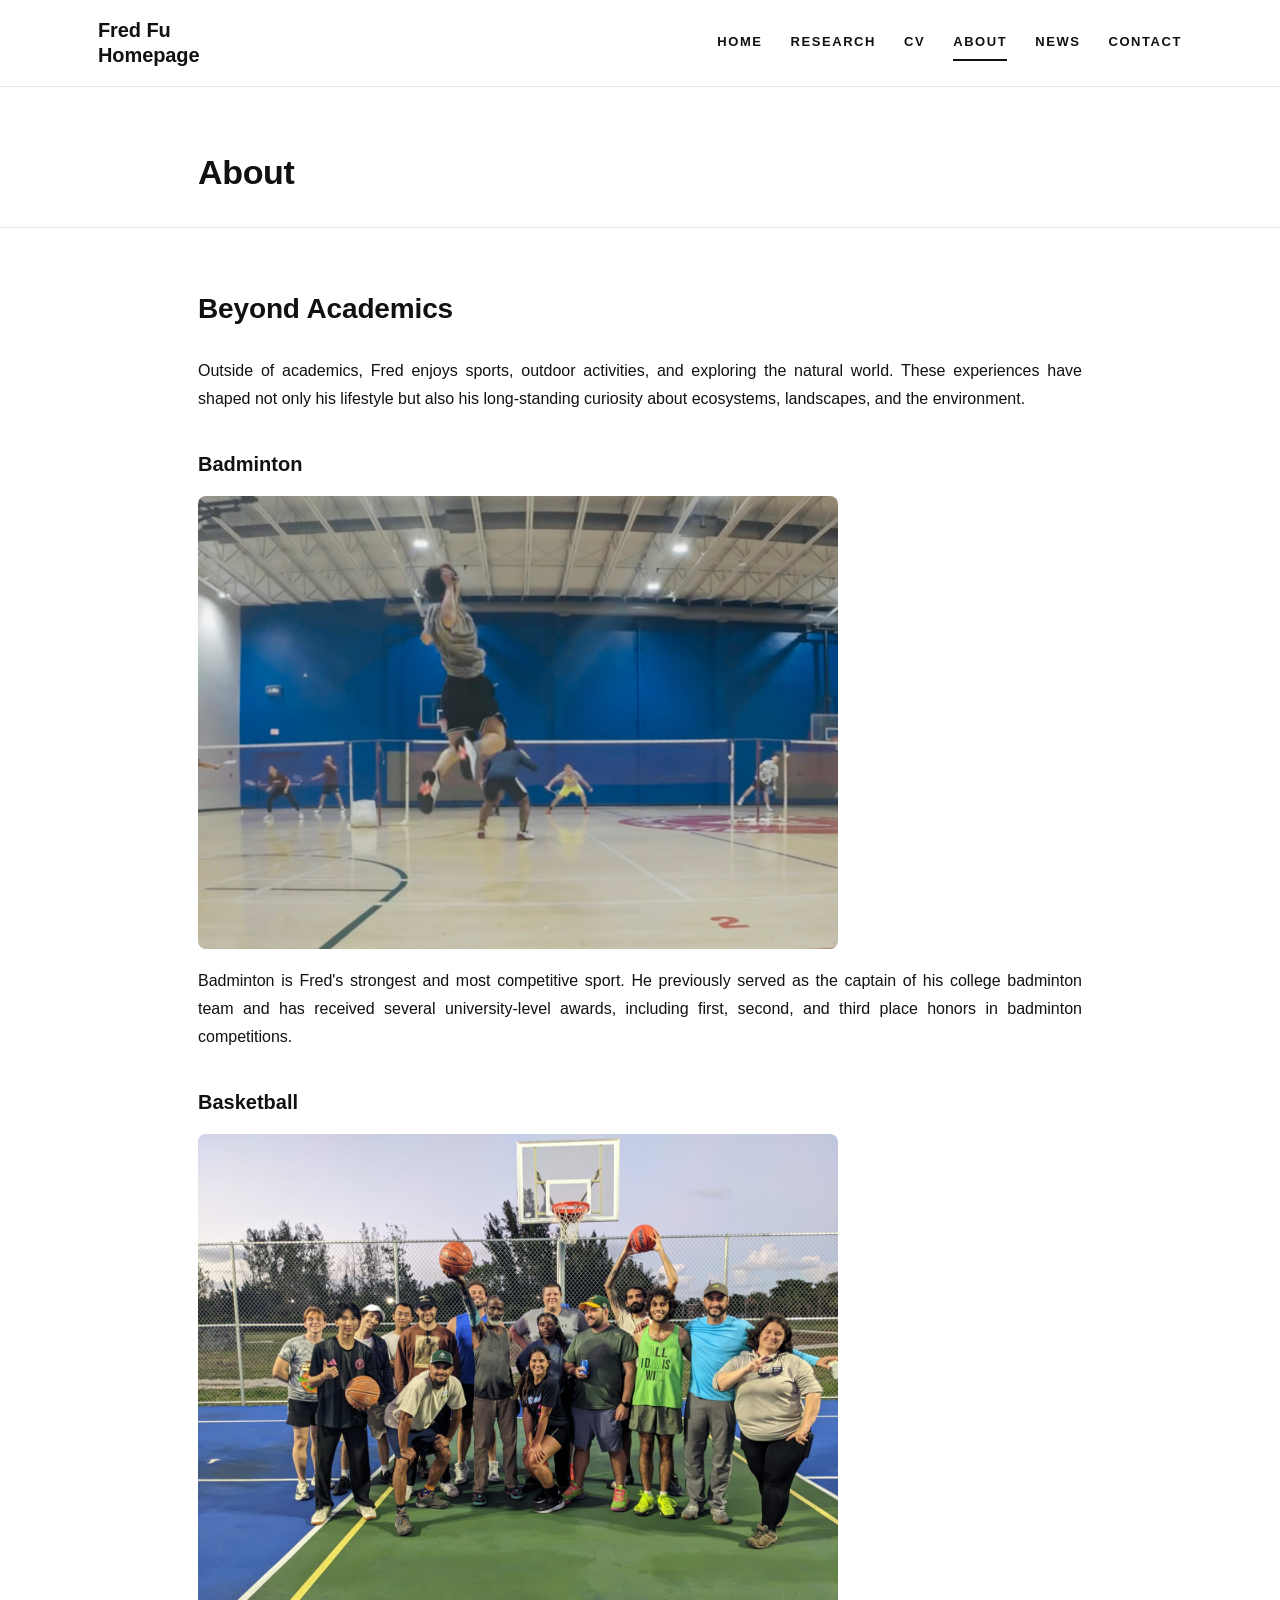
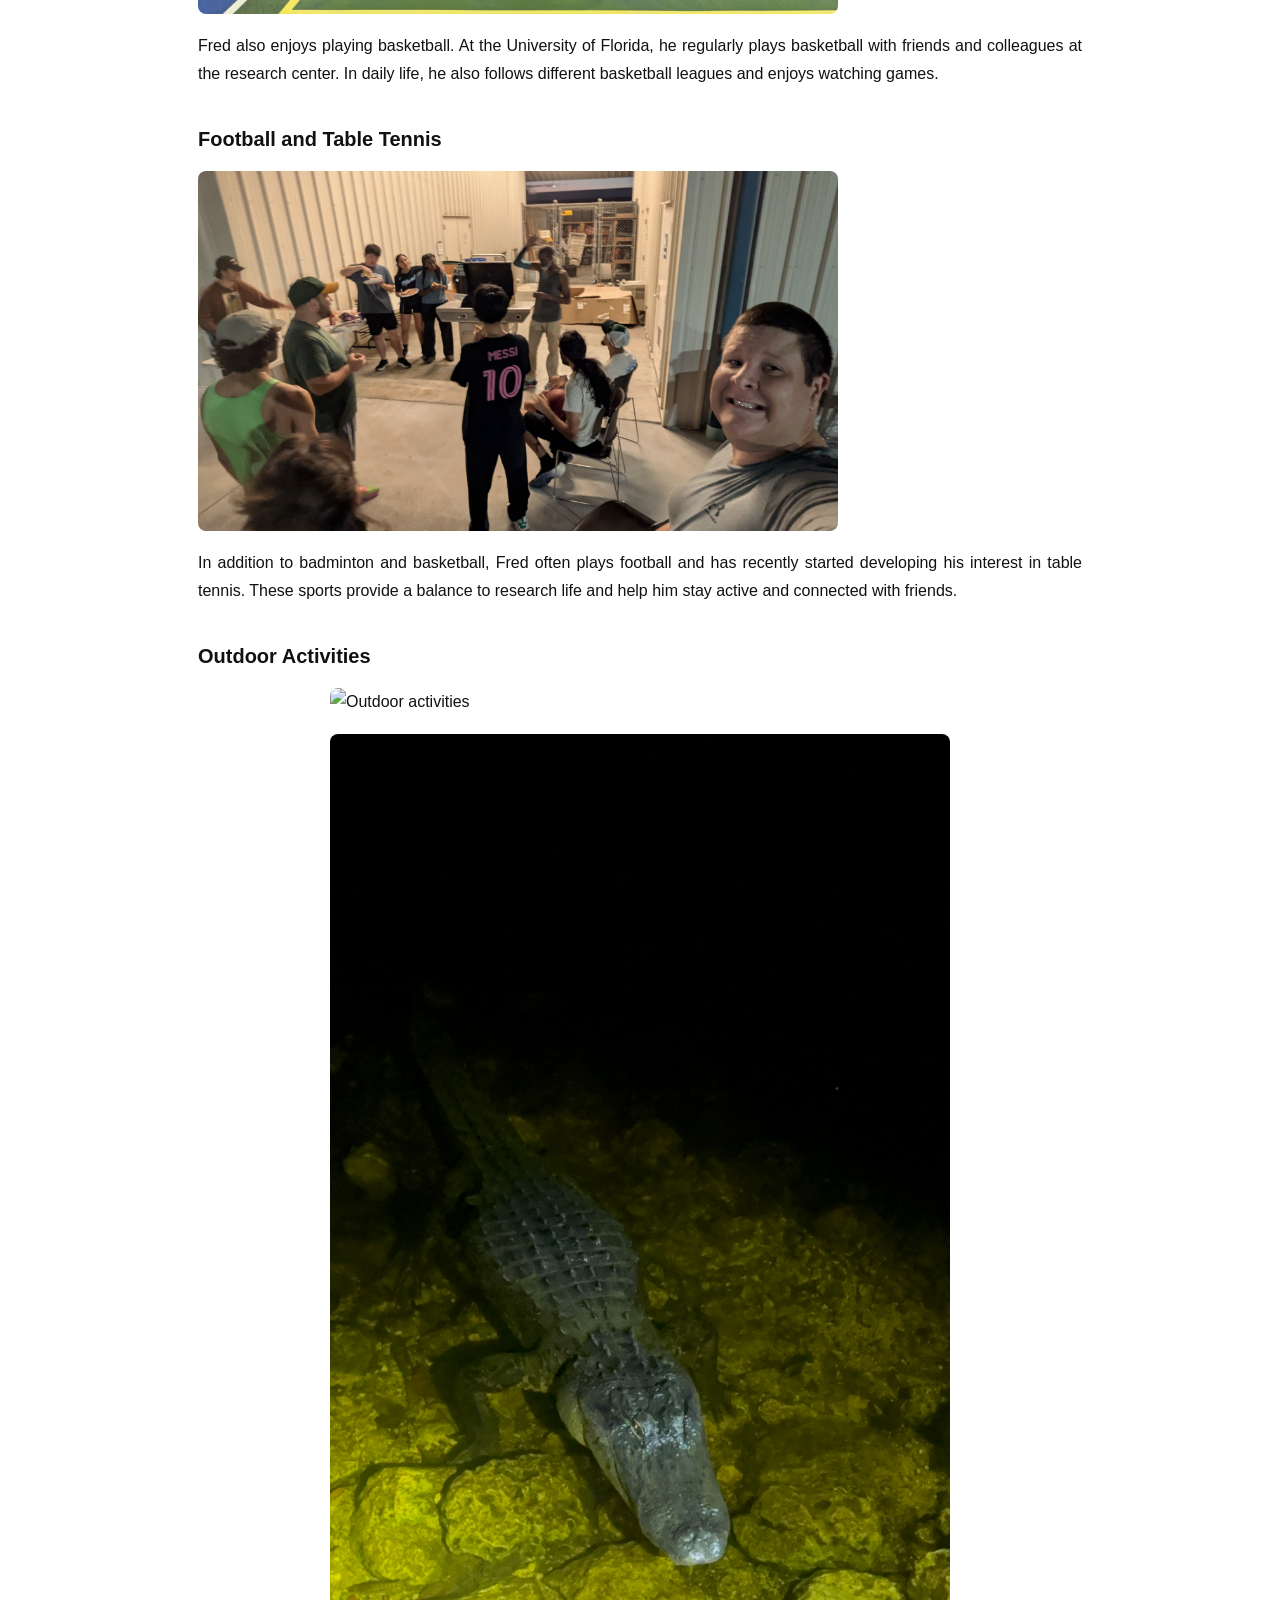
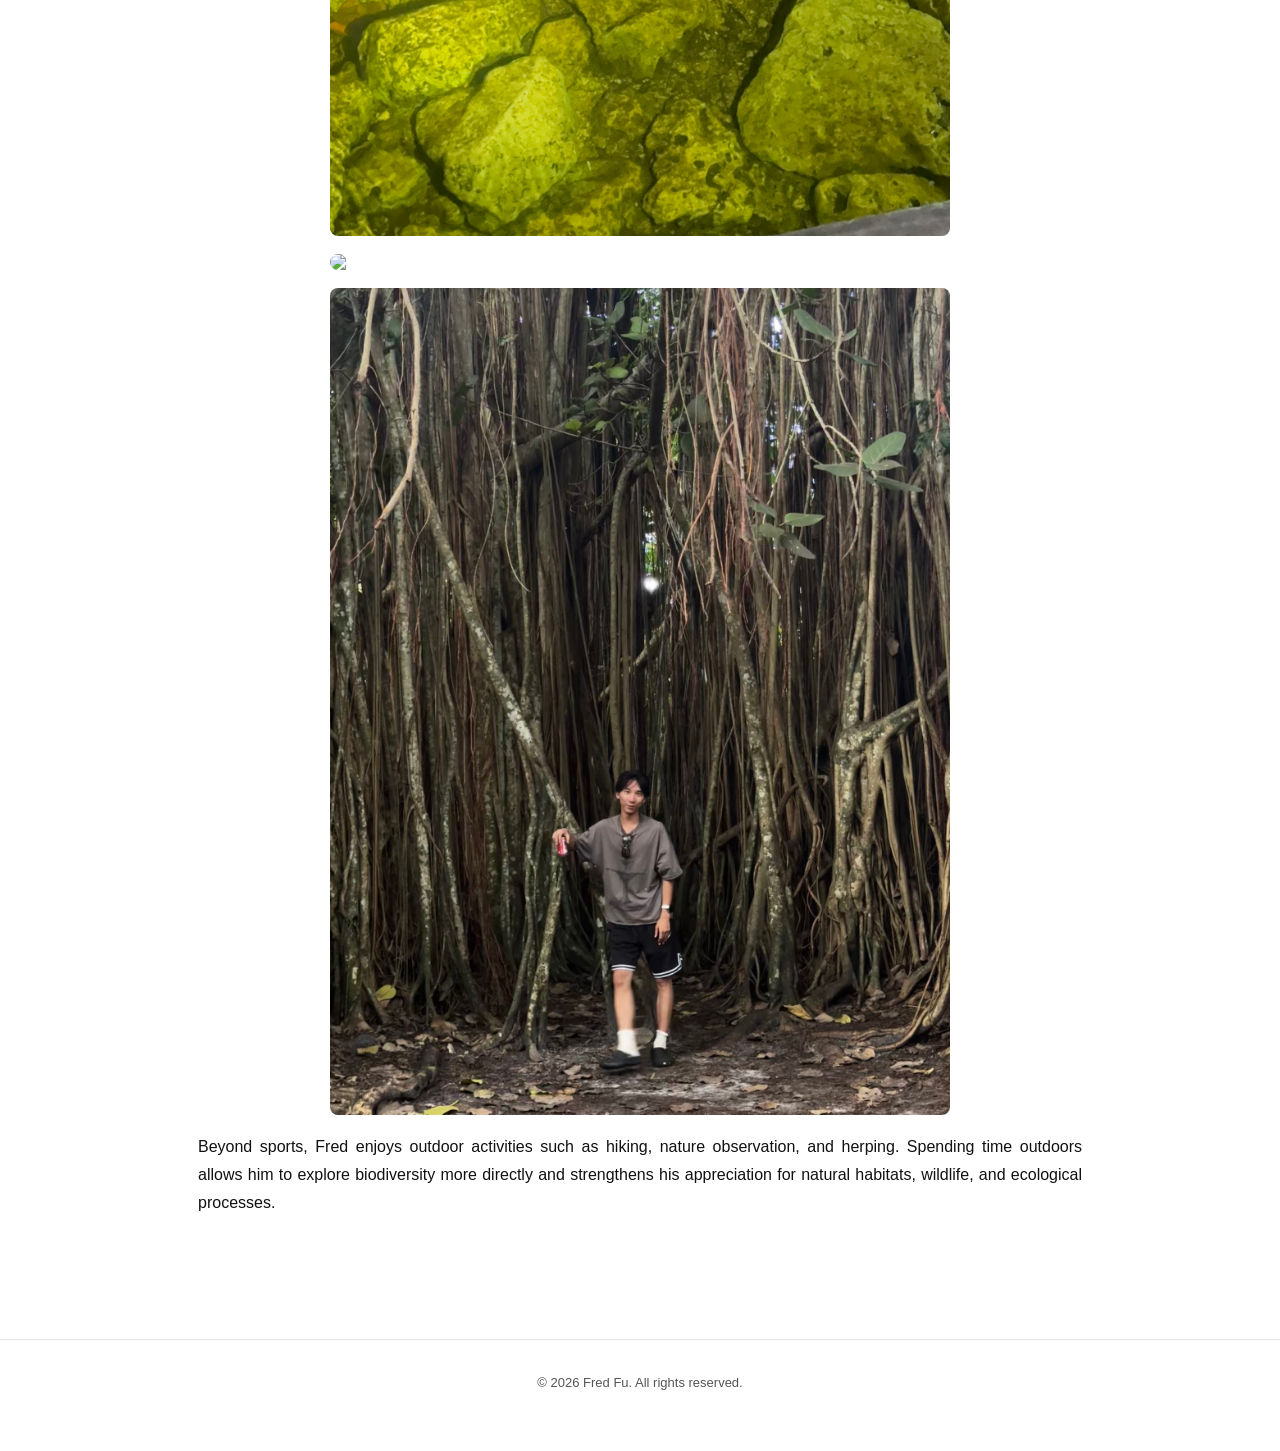
==== about.html @ 391c235a "Add files via upload first version" ====
<!doctype html>
<html lang="en">
<head>
<meta charset="utf-8" />
<meta name="viewport" content="width=device-width,initial-scale=1" />
<title>About — Your Name</title>
<link rel="icon" href="data:image/svg+xml,%3Csvg xmlns='http://www.w3.org/2000/svg' viewBox='0 0 64 64'%3E%3Ctext y='52' font-size='52'%3E%F0%9F%8C%BF%3C/text%3E%3C/svg%3E" />
<link rel="stylesheet" href="styles.css" />
</head>
<body>

<header class="site-header">
  <div class="header-inner">
    <h1 class="site-title"><a href="index.html">Fred Fu<br>Homepage</a></h1>

    <nav class="main-nav" aria-label="Main">
      <a  href="index.html">Home</a>
      <a href="research.html">Research</a>
      <a  href="cv.html">CV</a>  
      <a class="active" href="about.html">About</a> 
      
      <a href="news.html">News</a>
      <a href="contact.html">Contact</a>
    </nav>
  </div>
</header>

<main>
  <section class="page-header">
    <div class="wrap-narrow">
    
      <h1>About</h1>
    </div>
  </section>

  <section>
  <div class="wrap-narrow">

    <h2 class="section-title">Beyond Academics</h2>

    <p>
      Outside of academics, Fred enjoys sports, outdoor activities, and exploring the natural world. These experiences
      have shaped not only his lifestyle but also his long-standing curiosity about ecosystems, landscapes, and the
      environment.
    </p>

    <div class="about-block">
      <h3>Badminton</h3>

      <div class="about-image">
        <img src="Badminton1.jpg" alt="Fred playing badminton">
      </div>

      <p>
        Badminton is Fred's strongest and most competitive sport. He previously served as the captain of his
        college badminton team and has received several university-level awards, including first, second, and third
        place honors in badminton competitions.
      </p>
    </div>

    <div class="about-block">
      <h3>Basketball</h3>

      <div class="about-image">
        <img src="Basketball1.jpg" alt="Fred playing basketball">
      </div>
      

      <p>
        Fred also enjoys playing basketball. At the University of Florida, he regularly plays basketball with friends
        and colleagues at the research center. In daily life, he also follows different basketball leagues and enjoys
        watching games.
      </p>
    </div>

    <div class="about-block">
      <h3>Football and Table Tennis</h3>

      <div class="about-image">
        <img src="Basketball2.jpg" alt="Football and table tennis activities">
      </div>

      <p>
        In addition to badminton and basketball, Fred often plays football and has recently started developing his
        interest in table tennis. These sports provide a balance to research life and help him stay active and connected
        with friends.
      </p>
    </div>

    <div class="about-block">
      <h3>Outdoor Activities</h3>

      <div class="about-image-grid">
        <img src="outdoor1.jpg" alt="Outdoor activities">
        <img src="outdoor2.jpg" alt="Herping and nature exploration">
        <img src="outdoor3.jpg">
        <img src="outdoor4.jpg">
    
      </div>

      <p>
        Beyond sports, Fred enjoys outdoor activities such as hiking, nature observation, and herping. Spending time
        outdoors allows him to explore biodiversity more directly and strengthens his appreciation for natural habitats,
        wildlife, and ecological processes.
      </p>
    </div>

  </div>
</section>
</main>

<footer>© <span id="year"></span> Fred Fu. All rights reserved.</footer>
<script>document.getElementById('year').textContent = new Date().getFullYear();</script>
</body>
</html>
---- styles.css ----
/* ========================================================
   Shared stylesheet for the multi-page research homepage
   Edit colors / fonts / spacing here and ALL pages update.
   ======================================================== */
:root{
  --max:1180px;
  --pad:clamp(20px,4vw,48px);
  --text:#111;
  --muted:#555;
  --line:#e5e5e5;
  --link:#1d6fb0;
  --link-hover:#0f4f85;
  --bg:#ffffff;
  --soft:#f7f7f5;
  --font:"Open Sans","Source Sans Pro","Helvetica Neue","PingFang SC","Microsoft YaHei",Arial,sans-serif;
  --serif:Georgia,"Times New Roman",serif;
}
*{box-sizing:border-box}
html{scroll-behavior:smooth}
body{
  margin:0;background:var(--bg);color:var(--text);
  font-family:var(--font);font-size:16px;line-height:1.75;
  -webkit-font-smoothing:antialiased;
}
.wrap{max-width:var(--max);margin:0 auto;padding:0 var(--pad)}
.wrap-narrow{max-width:980px;margin:0 auto;padding:0 var(--pad)}

/* ---------- HEADER ---------- */
.site-header{
  border-bottom:1px solid var(--line);
  background:var(--bg);
  position:sticky;top:0;z-index:20;
}
.header-inner{
  display:flex;align-items:center;justify-content:space-between;
  gap:24px;padding:18px var(--pad);max-width:var(--max);margin:0 auto;
}
.site-title{
  font-size:20px;line-height:1.25;font-weight:700;letter-spacing:-.005em;margin:0;
  color:var(--text);
}
.site-title a{color:inherit;text-decoration:none}
.main-nav{display:flex;gap:28px;flex-wrap:wrap;justify-content:flex-end}
.main-nav a{
  color:var(--text);text-decoration:none;
  font-size:13px;letter-spacing:.12em;text-transform:uppercase;font-weight:600;
  padding:6px 0;border-bottom:2px solid transparent;transition:border-color .2s,color .2s;
}
.main-nav a:hover{color:var(--link)}
.main-nav a.active{border-bottom-color:var(--text)}
@media (max-width:880px){
  .header-inner{flex-direction:column;align-items:flex-start;gap:14px}
  .main-nav{gap:18px;width:100%;justify-content:flex-start}
  .main-nav a{font-size:12px;letter-spacing:.1em}
}

/* ---------- PAGE HEADER (non-home pages) ---------- */
.page-header{
  padding:56px 0 24px;border-bottom:1px solid var(--line);
}
.page-header h1{
  font-size:34px;font-weight:700;margin:0;letter-spacing:-.01em;
}
.page-header .crumb{
  color:var(--muted);font-size:13px;letter-spacing:.12em;text-transform:uppercase;
  margin-bottom:8px;
}

/* ---------- HERO (home only) ---------- */
.hero{padding:24px 0 0; margin: bottom 0;}
.hero-image{max-width:var(--max);margin:0 auto;padding:0 var(--pad)}
.hero-image .banner{
  width:100%;aspect: ratio 16px /5px;;;border-radius:6px;overflow:hidden;
  background:
    radial-gradient(ellipse at 20% 80%, #d9efe2 0%, transparent 55%),
    radial-gradient(ellipse at 80% 30%, #cfe3f3 0%, transparent 55%),
    linear-gradient(180deg,#eaf3ee 0%,#e3edf6 100%);
  display:flex;align-items:center;justify-content:center;position:relative;
}
.hero-image svg{width:100%;height:100%;display:block}
.hero-caption{
  text-align:center;font-size:13px;color:var(--muted);margin-top:8px;font-style:italic;
}

/* ---------- BODY / TYPE ---------- */
main section{padding:56px 0}
h2.section-title{
  font-size:28px;font-weight:700;margin:0 0 24px;letter-spacing:-.005em;color:var(--text);
}
h3{font-size:18px;font-weight:700;margin:0 0 8px}
p{margin:0 0 18px;text-align:justify;hyphens:auto}
p.lead{font-size:17px}
strong{font-weight:700}
a{color:var(--link)}
a:hover{color:var(--link-hover)}
.welcome-heading{font-size:28px;font-weight:700;margin:0 0 22px;color:var(--text);text-align: center;}

/* news */
.news-list{list-style:none;padding:0;margin:0;display:flex;flex-direction:column;gap:14px}
.news-list li{
  display:grid;grid-template-columns:120px 1fr;gap:18px;
  padding-bottom:14px;border-bottom:1px dashed var(--line);
}
.news-list li:last-child{border-bottom:0}
.news-list time{color:var(--muted);font-size:14px;font-variant-numeric:tabular-nums;padding-top:2px}
.news-list p{margin:0;text-align:left}
@media (max-width:560px){ .news-list li{grid-template-columns:1fr} }

/* research */
.research-grid{display:grid;grid-template-columns:repeat(3,1fr);gap:22px}
@media (max-width:880px){ .research-grid{grid-template-columns:1fr 1fr} }
@media (max-width:560px){ .research-grid{grid-template-columns:1fr} }
.research-card{
  background:var(--soft);border:1px solid var(--line);border-radius:6px;overflow:hidden;
  display:flex;flex-direction:column;
}
.research-card .thumb{
  aspect-ratio:4/3;background:#e6eee9 center/cover no-repeat;
  display:flex;align-items:center;justify-content:center;color:#7aa890;font-size:14px;font-style:italic
}
.research-card .body{padding:18px}
.research-card h3{font-size:16px;margin-bottom:6px}
.research-card p{font-size:14.5px;line-height:1.6;color:var(--muted);margin:0;text-align:left}
/* ---------- LONG-FORM RESEARCH PAGE ---------- */

.research-banner-section{
  padding:36px 0 0;
}

.research-banner{
  max-width:1180px;
  margin:0 auto;
  padding:0 var(--pad);
}

.research-banner img{
  width:100%;
  height:300px;
  object-fit:cover;
  display:block;
}

.research-page{
  padding-top:34px;
}

.research-wrap{
  max-width:860px;
  margin:0 auto;
  padding:0 var(--pad);
}

.research-wrap h2{
  font-size:22px;
  font-weight:700;
  margin:0 0 16px;
  letter-spacing:-.005em;
}

.research-wrap h3{
  font-size:20px;
  font-weight:500;
  margin:0 0 20px;
  line-height:1.45;
}

.research-wrap p{
  font-size:15px;
  line-height:1.8;
  margin:0 0 16px;
  text-align:justify;
}

.research-wrap hr{
  border:0;
  border-top:1px solid var(--line);
  margin:34px 0;
}

.research-topic{
  margin:0;
}

.topic-image{
  margin:20px 0 22px;
}

.topic-image img{
  width:100%;
  max-height:380px;
  object-fit:contain;
  display:block;
}

@media (max-width:720px){
  .research-banner img{
    height:220px;
  }

  .research-wrap{
    max-width:100%;
  }

  .research-wrap h3{
    font-size:18px;
  }

  .research-wrap p{
    font-size:14.5px;
    text-align:left;
  }
}

/* publications */
.pub-list{list-style:none;padding:0;margin:0;counter-reset:pub}
.pub-list li{
  counter-increment:pub;padding:14px 0 14px 38px;position:relative;
  border-bottom:1px solid var(--line);
}
.pub-list li:last-child{border-bottom:0}
.pub-list li::before{
  content:counter(pub) ".";position:absolute;left:0;top:14px;
  color:var(--muted);font-variant-numeric:tabular-nums;font-weight:600;
}
.pub-list .you{font-weight:700;text-decoration:underline}
.pub-list .venue{font-style:italic;color:var(--muted)}

/* contact */
.contact-grid{display:grid;grid-template-columns:1fr 1fr;gap:24px}
@media (max-width:640px){ .contact-grid{grid-template-columns:1fr} }
.contact-card{
  background:var(--soft);border:1px solid var(--line);border-radius:6px;padding:22px;
}
.contact-card p{margin:6px 0;text-align:left}

/* footer */
footer{
  padding:32px var(--pad) 56px;color:var(--muted);font-size:13px;text-align:center;
  border-top:1px solid var(--line);margin-top:48px;
}
.workflow-hero {
  max-width: 810px;
  margin: 0 auto;
  padding: 0;
}

.workflow-banner {
  width: 100%;
  background: #ffffff;
  border-radius: 6px;
  overflow: hidden;
}

.workflow-banner img {
  width: 100%;
  height: auto;
  display: block;
}

.workflow-caption {
  margin: 8px 0 0;
  text-align: center;
  font-size: 13px;
  line-height: 1.5;
  color: var(--muted);
  font-style: italic;
}

.hero + section {
  padding-top: 24px;
}
.homepage-photo {
  max-width: 400px;
  margin: 28px auto 24px;
}

.homepage-photo img {
  width: 100%;
  height: auto;
  display: block;
  border-radius: 8px;
}
.cv-section {
  padding-top: 36px;
}

.cv-viewer {
  width: 100%;
  height: 900px;
  border: 1px solid var(--line);
  border-radius: 6px;
  overflow: hidden;
  background: #f7f7f7;
  margin-top: 24px;
}

.cv-viewer iframe {
  width: 100%;
  height: 100%;
  border: none;
}
.about-block {
  margin-top: 34px;
}

.about-block h3 {
  font-size: 20px;
  margin-bottom: 14px;
}

.about-image {
  max-width: 640px;
  margin: 14px 0 18px;
}

.about-image img {
  width: 100%;
  height: auto;
  display: block;
  border-radius: 8px;
}

.about-image-grid {
  max-width: 620px;
  margin: 14px auto 18px;
  display: grid;
  grid-template-columns: 1fr;
  gap: 18px;
}

.about-image-grid img {
  width: 100%;
  height: auto;
  display: block;
  border-radius: 8px;
}

@media (max-width: 700px) {
  .about-image-grid {
    grid-template-columns: 1fr;
  }

  .about-image-grid img {
    height: auto;
  }
}
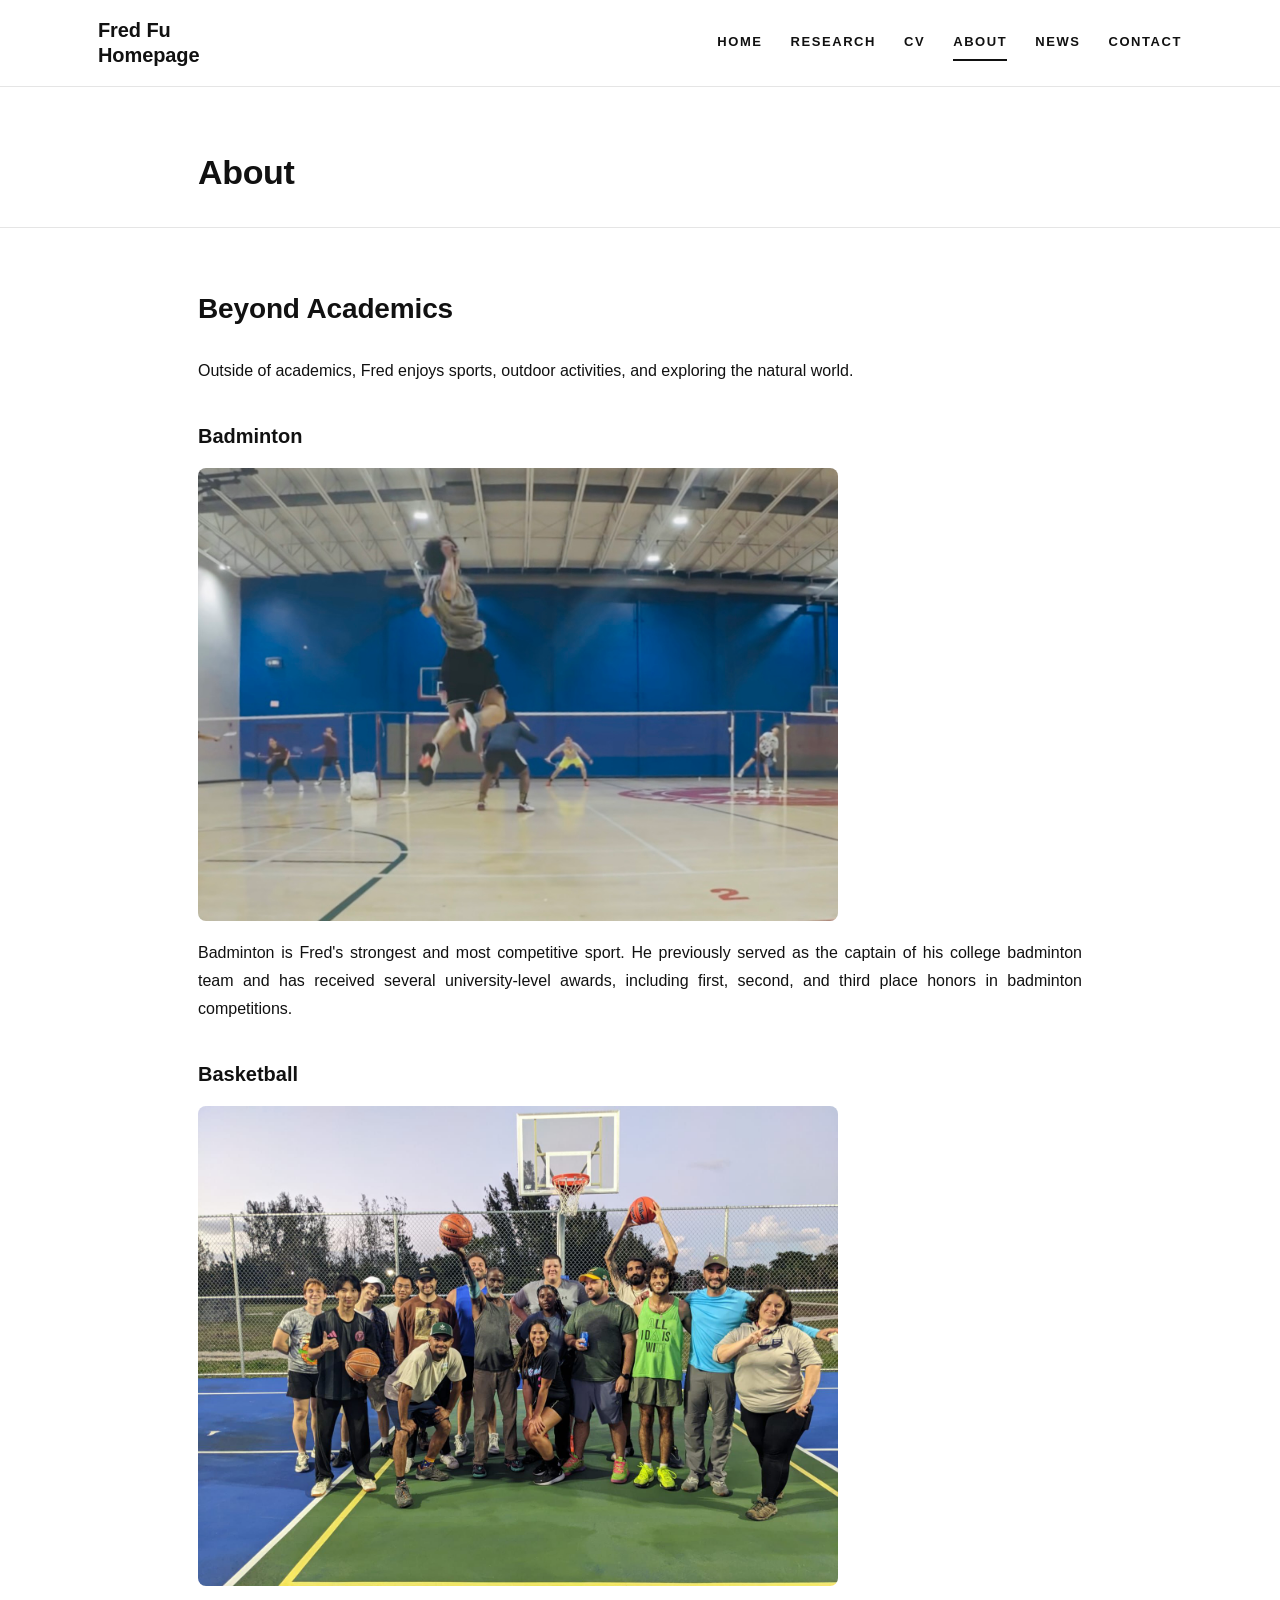
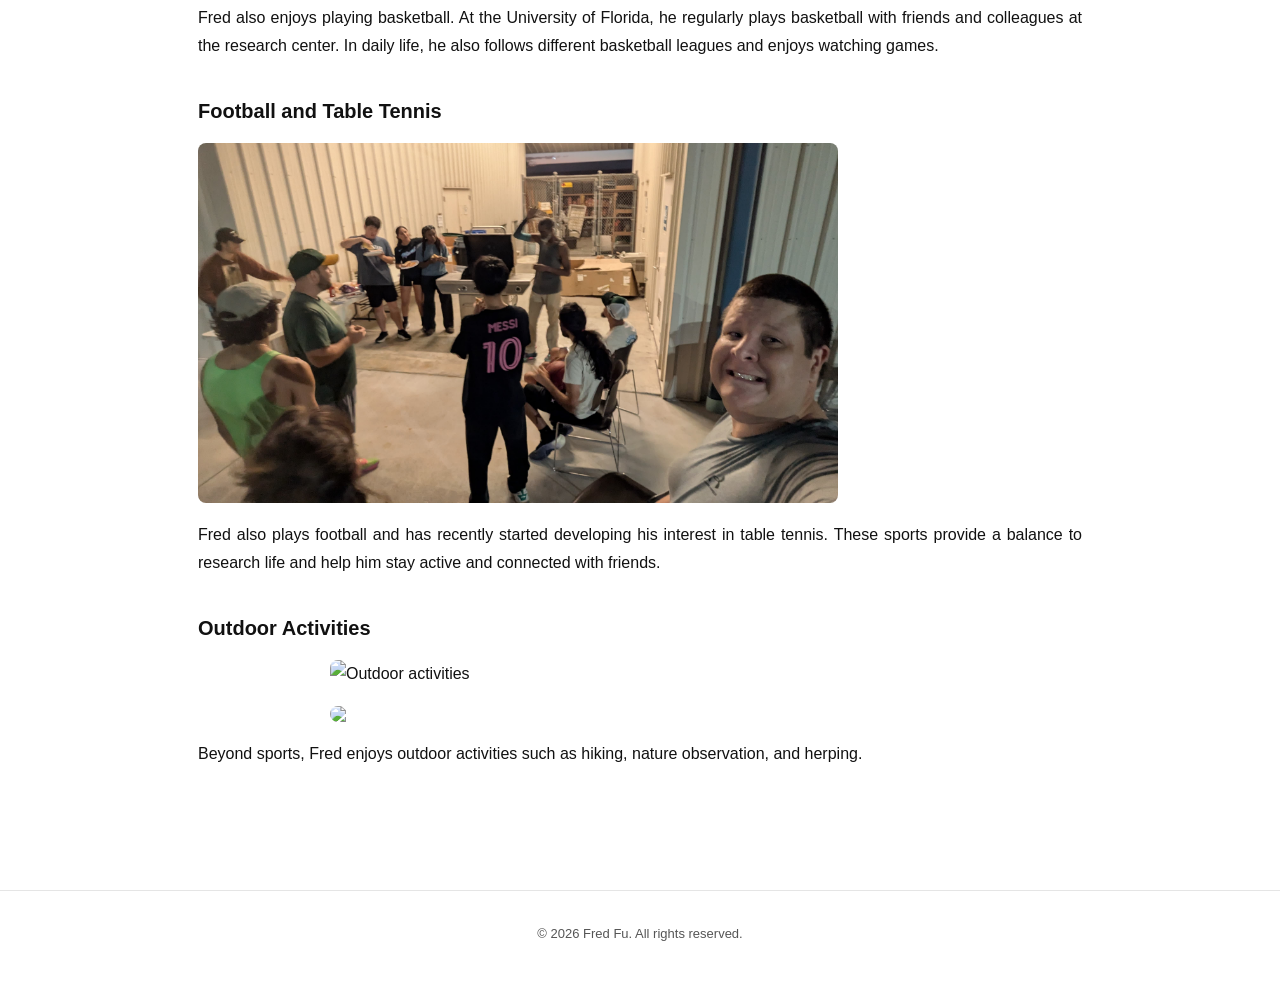
==== commit c3e461c0: "Update about.html" ====
--- a/about.html
+++ b/about.html
@@ -39,9 +39,7 @@
     <h2 class="section-title">Beyond Academics</h2>
 
     <p>
-      Outside of academics, Fred enjoys sports, outdoor activities, and exploring the natural world. These experiences
-      have shaped not only his lifestyle but also his long-standing curiosity about ecosystems, landscapes, and the
-      environment.
+      Outside of academics, Fred enjoys sports, outdoor activities, and exploring the natural world.
     </p>
 
     <div class="about-block">
@@ -81,7 +79,7 @@
       </div>
 
       <p>
-        In addition to badminton and basketball, Fred often plays football and has recently started developing his
+        Fred also plays football and has recently started developing his
         interest in table tennis. These sports provide a balance to research life and help him stay active and connected
         with friends.
       </p>
@@ -92,16 +90,14 @@
 
       <div class="about-image-grid">
         <img src="outdoor1.jpg" alt="Outdoor activities">
-        <img src="outdoor2.jpg" alt="Herping and nature exploration">
+        
         <img src="outdoor3.jpg">
-        <img src="outdoor4.jpg">
+        
     
       </div>
 
       <p>
-        Beyond sports, Fred enjoys outdoor activities such as hiking, nature observation, and herping. Spending time
-        outdoors allows him to explore biodiversity more directly and strengthens his appreciation for natural habitats,
-        wildlife, and ecological processes.
+        Beyond sports, Fred enjoys outdoor activities such as hiking, nature observation, and herping.
       </p>
     </div>
 
--- a/styles.css
+++ b/styles.css
@@ -257,7 +257,8 @@
   display: block;
 }
 
-.workflow-caption {
+.workflow-caption
+.homepage-caption{
   margin: 8px 0 0;
   text-align: center;
   font-size: 13px;
@@ -343,4 +344,12 @@
   .about-image-grid img {
     height: auto;
   }
-}+}
+.homepage-caption {
+  margin: 8px 0 0;
+  text-align: center;
+  font-size: 13px;
+  line-height: 1.5;
+  color: var(--muted);
+  font-style: italic;
+}
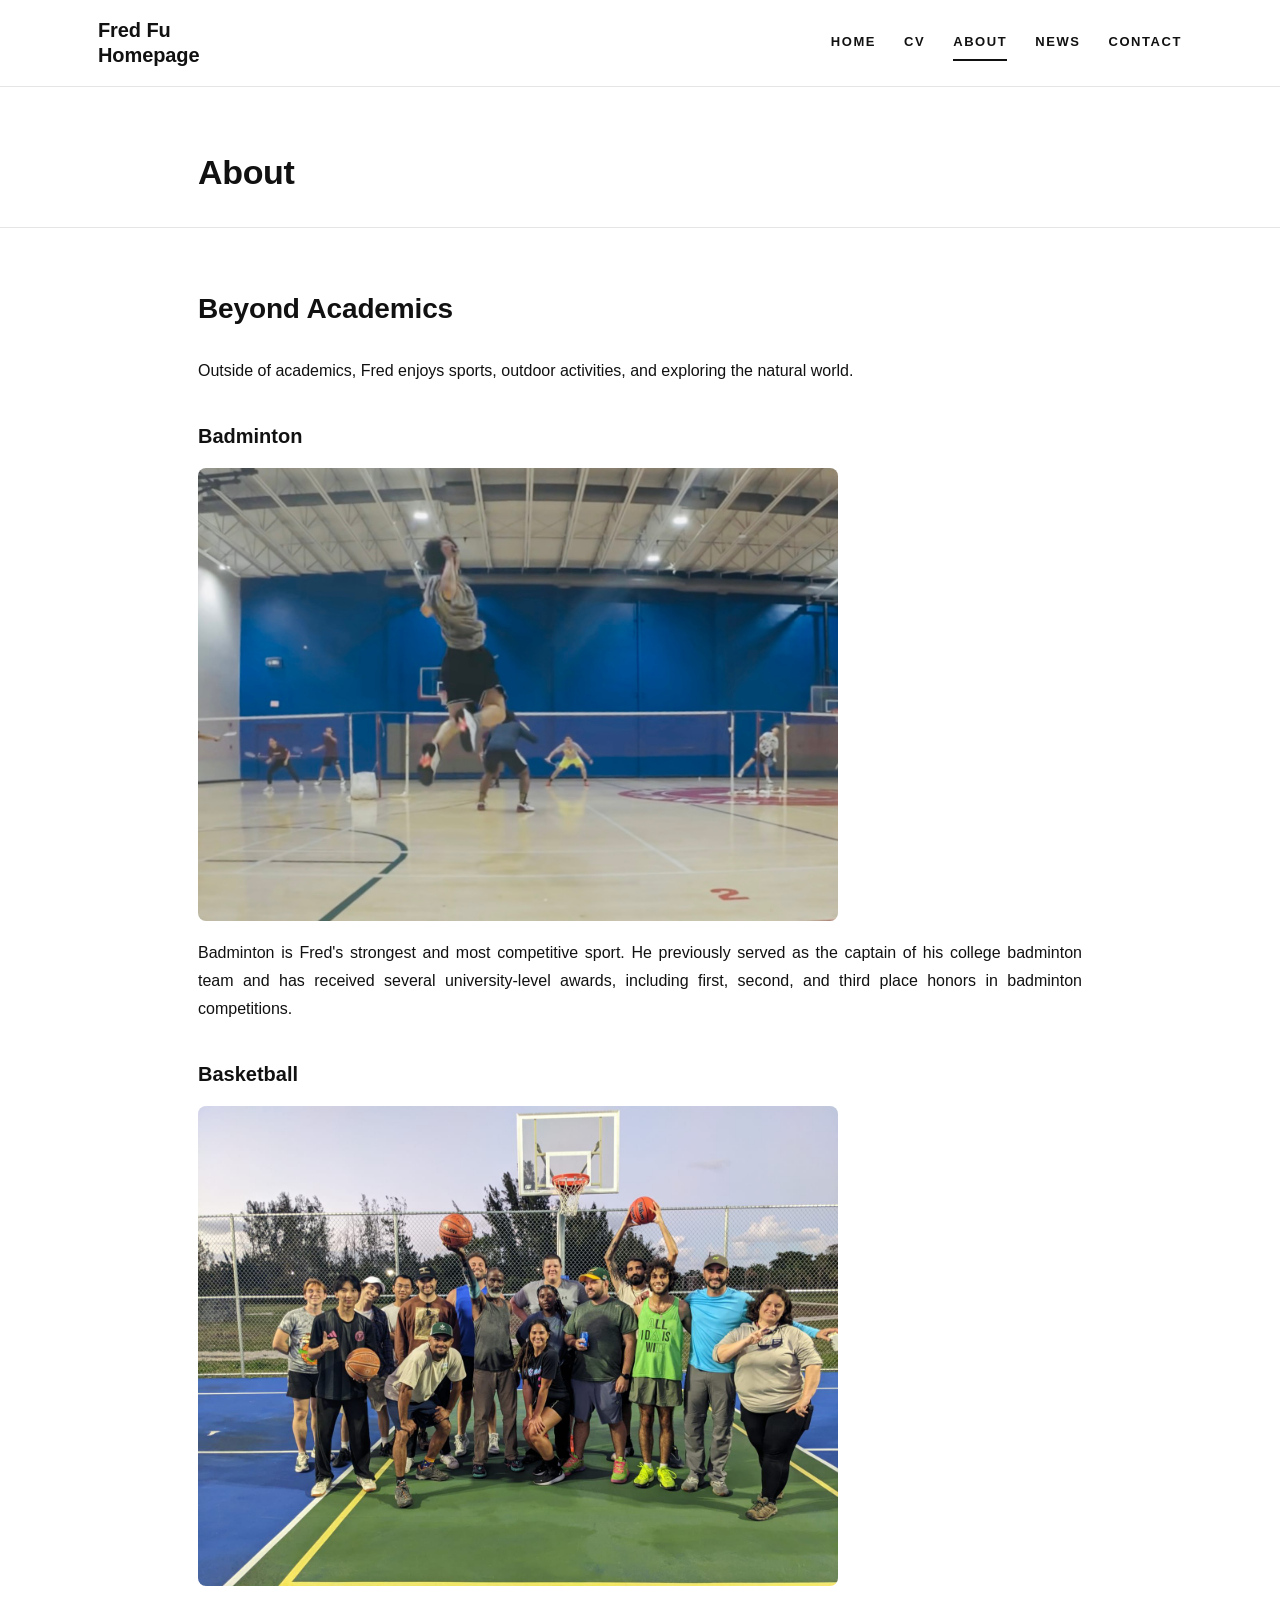
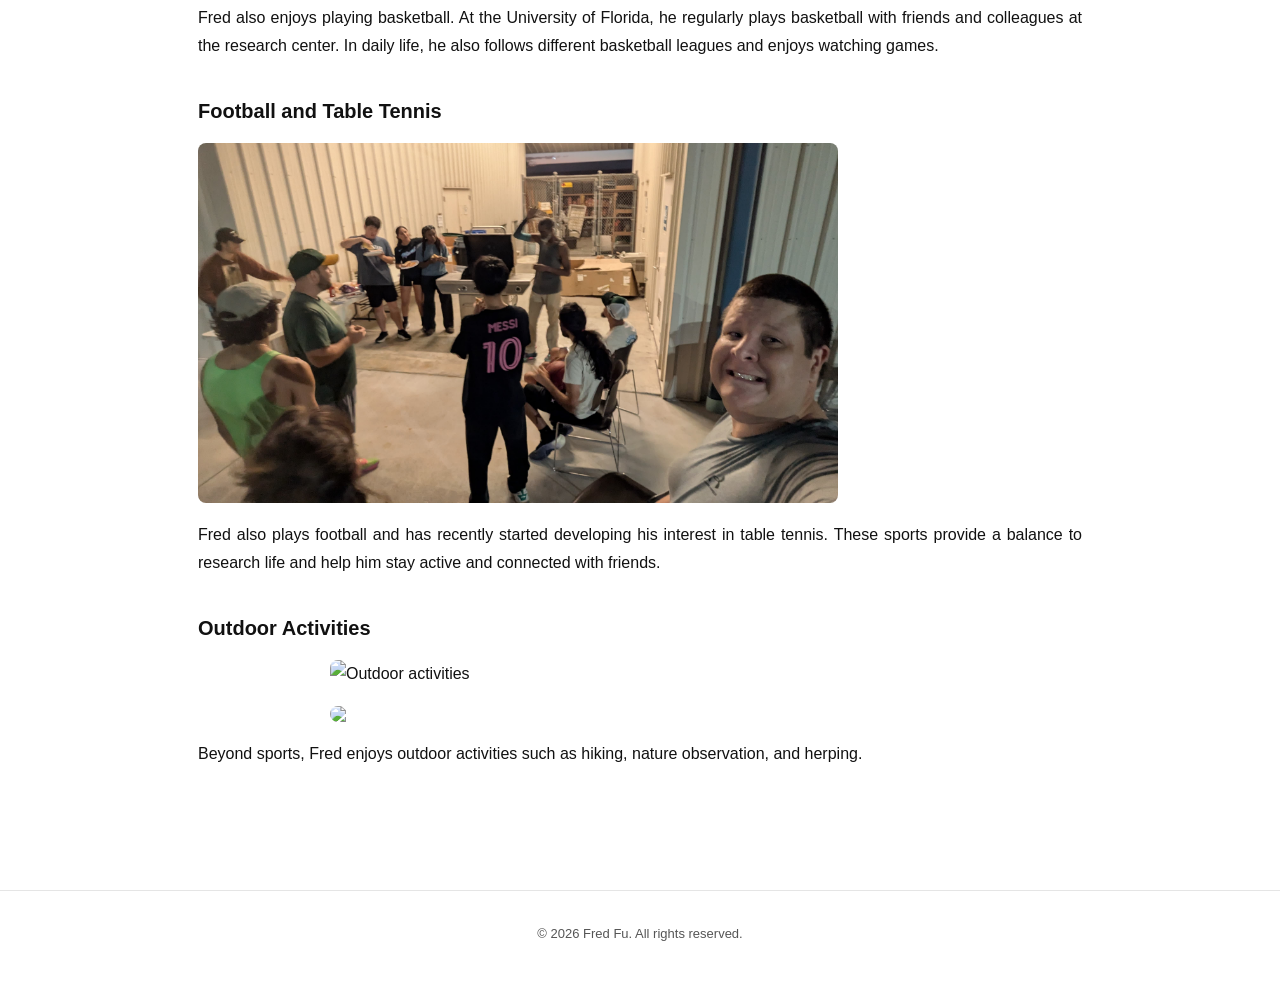
==== commit aec722bd: "Remove Research link from navigation menu" ====
--- a/about.html
+++ b/about.html
@@ -15,7 +15,7 @@
 
     <nav class="main-nav" aria-label="Main">
       <a  href="index.html">Home</a>
-      <a href="research.html">Research</a>
+     
       <a  href="cv.html">CV</a>  
       <a class="active" href="about.html">About</a> 
       
--- a/styles.css
+++ b/styles.css
@@ -1,246 +1,268 @@
 /* ========================================================
-   Shared stylesheet for the multi-page research homepage
+   Shared stylesheet for Fred Fu's research homepage
    Edit colors / fonts / spacing here and ALL pages update.
    ======================================================== */
-:root{
-  --max:1180px;
-  --pad:clamp(20px,4vw,48px);
-  --text:#111;
-  --muted:#555;
-  --line:#e5e5e5;
-  --link:#1d6fb0;
-  --link-hover:#0f4f85;
-  --bg:#ffffff;
-  --soft:#f7f7f5;
-  --font:"Open Sans","Source Sans Pro","Helvetica Neue","PingFang SC","Microsoft YaHei",Arial,sans-serif;
-  --serif:Georgia,"Times New Roman",serif;
-}
-*{box-sizing:border-box}
-html{scroll-behavior:smooth}
-body{
-  margin:0;background:var(--bg);color:var(--text);
-  font-family:var(--font);font-size:16px;line-height:1.75;
-  -webkit-font-smoothing:antialiased;
-}
-.wrap{max-width:var(--max);margin:0 auto;padding:0 var(--pad)}
-.wrap-narrow{max-width:980px;margin:0 auto;padding:0 var(--pad)}
+
+/* ---------- ROOT VARIABLES ---------- */
+:root {
+  --max: 1180px;
+  --pad: clamp(20px, 4vw, 48px);
+  --text: #111;
+  --muted: #555;
+  --line: #e5e5e5;
+  --link: #1d6fb0;
+  --link-hover: #0f4f85;
+  --bg: #ffffff;
+  --soft: #f7f7f5;
+  --font: "Open Sans", "Source Sans Pro", "Helvetica Neue", "PingFang SC", "Microsoft YaHei", Arial, sans-serif;
+  --serif: Georgia, "Times New Roman", serif;
+}
+
+/* ---------- BASE ---------- */
+* {
+  box-sizing: border-box;
+}
+
+html {
+  scroll-behavior: smooth;
+}
+
+body {
+  margin: 0;
+  background: var(--bg);
+  color: var(--text);
+  font-family: var(--font);
+  font-size: 16px;
+  line-height: 1.75;
+  -webkit-font-smoothing: antialiased;
+}
+
+.wrap {
+  max-width: var(--max);
+  margin: 0 auto;
+  padding: 0 var(--pad);
+}
+
+.wrap-narrow {
+  max-width: 980px;
+  margin: 0 auto;
+  padding: 0 var(--pad);
+}
 
 /* ---------- HEADER ---------- */
-.site-header{
-  border-bottom:1px solid var(--line);
-  background:var(--bg);
-  position:sticky;top:0;z-index:20;
-}
-.header-inner{
-  display:flex;align-items:center;justify-content:space-between;
-  gap:24px;padding:18px var(--pad);max-width:var(--max);margin:0 auto;
-}
-.site-title{
-  font-size:20px;line-height:1.25;font-weight:700;letter-spacing:-.005em;margin:0;
-  color:var(--text);
-}
-.site-title a{color:inherit;text-decoration:none}
-.main-nav{display:flex;gap:28px;flex-wrap:wrap;justify-content:flex-end}
-.main-nav a{
-  color:var(--text);text-decoration:none;
-  font-size:13px;letter-spacing:.12em;text-transform:uppercase;font-weight:600;
-  padding:6px 0;border-bottom:2px solid transparent;transition:border-color .2s,color .2s;
-}
-.main-nav a:hover{color:var(--link)}
-.main-nav a.active{border-bottom-color:var(--text)}
-@media (max-width:880px){
-  .header-inner{flex-direction:column;align-items:flex-start;gap:14px}
-  .main-nav{gap:18px;width:100%;justify-content:flex-start}
-  .main-nav a{font-size:12px;letter-spacing:.1em}
-}
-
-/* ---------- PAGE HEADER (non-home pages) ---------- */
-.page-header{
-  padding:56px 0 24px;border-bottom:1px solid var(--line);
-}
-.page-header h1{
-  font-size:34px;font-weight:700;margin:0;letter-spacing:-.01em;
-}
-.page-header .crumb{
-  color:var(--muted);font-size:13px;letter-spacing:.12em;text-transform:uppercase;
-  margin-bottom:8px;
-}
-
-/* ---------- HERO (home only) ---------- */
-.hero{padding:24px 0 0; margin: bottom 0;}
-.hero-image{max-width:var(--max);margin:0 auto;padding:0 var(--pad)}
-.hero-image .banner{
-  width:100%;aspect: ratio 16px /5px;;;border-radius:6px;overflow:hidden;
+.site-header {
+  border-bottom: 1px solid var(--line);
+  background: var(--bg);
+  position: sticky;
+  top: 0;
+  z-index: 20;
+}
+
+.header-inner {
+  display: flex;
+  align-items: center;
+  justify-content: space-between;
+  gap: 24px;
+  padding: 18px var(--pad);
+  max-width: var(--max);
+  margin: 0 auto;
+}
+
+.site-title {
+  font-size: 20px;
+  line-height: 1.25;
+  font-weight: 700;
+  letter-spacing: -0.005em;
+  margin: 0;
+  color: var(--text);
+}
+
+.site-title a {
+  color: inherit;
+  text-decoration: none;
+}
+
+.main-nav {
+  display: flex;
+  gap: 28px;
+  flex-wrap: wrap;
+  justify-content: flex-end;
+}
+
+.main-nav a {
+  color: var(--text);
+  text-decoration: none;
+  font-size: 13px;
+  letter-spacing: 0.12em;
+  text-transform: uppercase;
+  font-weight: 600;
+  padding: 6px 0;
+  border-bottom: 2px solid transparent;
+  transition: border-color 0.2s, color 0.2s;
+}
+
+.main-nav a:hover {
+  color: var(--link);
+}
+
+.main-nav a.active {
+  border-bottom-color: var(--text);
+}
+
+@media (max-width: 880px) {
+  .header-inner {
+    flex-direction: column;
+    align-items: flex-start;
+    gap: 14px;
+  }
+
+  .main-nav {
+    gap: 18px;
+    width: 100%;
+    justify-content: flex-start;
+  }
+
+  .main-nav a {
+    font-size: 12px;
+    letter-spacing: 0.1em;
+  }
+}
+
+/* ---------- PAGE HEADER ---------- */
+.page-header {
+  padding: 56px 0 24px;
+  border-bottom: 1px solid var(--line);
+}
+
+.page-header h1 {
+  font-size: 34px;
+  font-weight: 700;
+  margin: 0;
+  letter-spacing: -0.01em;
+}
+
+.page-header .crumb {
+  color: var(--muted);
+  font-size: 13px;
+  letter-spacing: 0.12em;
+  text-transform: uppercase;
+  margin-bottom: 8px;
+}
+
+/* ---------- BODY / TYPE ---------- */
+main section {
+  padding: 56px 0;
+}
+
+h2.section-title {
+  font-size: 28px;
+  font-weight: 700;
+  margin: 0 0 24px;
+  letter-spacing: -0.005em;
+  color: var(--text);
+}
+
+h3 {
+  font-size: 18px;
+  font-weight: 700;
+  margin: 0 0 8px;
+}
+
+p {
+  margin: 0 0 18px;
+  text-align: justify;
+  hyphens: auto;
+}
+
+p.lead {
+  font-size: 17px;
+}
+
+strong {
+  font-weight: 700;
+}
+
+a {
+  color: var(--link);
+}
+
+a:hover {
+  color: var(--link-hover);
+}
+
+/* ---------- HOME INTRO ---------- */
+.home-intro {
+  padding-top: 0;
+}
+
+.home-intro .wrap-narrow {
+  padding-top: 0;
+}
+
+.welcome-heading {
+  font-size: 28px;
+  font-weight: 700;
+  margin: 0 0 22px;
+  color: var(--text);
+  text-align: center;
+}
+
+.homepage-photo {
+  max-width: 400px;
+  margin: 28px auto 24px;
+}
+
+.homepage-photo img {
+  width: 100%;
+  height: auto;
+  display: block;
+  border-radius: 8px;
+}
+
+/* ---------- HOME WORKFLOW / HERO FIGURE ---------- */
+.hero {
+  padding: 24px 0 0;
+  margin-bottom: 0;
+}
+
+.hero-image {
+  max-width: var(--max);
+  margin: 0 auto;
+  padding: 0 var(--pad);
+}
+
+.hero-image .banner {
+  width: 100%;
+  aspect-ratio: 16 / 5;
+  border-radius: 6px;
+  overflow: hidden;
   background:
     radial-gradient(ellipse at 20% 80%, #d9efe2 0%, transparent 55%),
     radial-gradient(ellipse at 80% 30%, #cfe3f3 0%, transparent 55%),
-    linear-gradient(180deg,#eaf3ee 0%,#e3edf6 100%);
-  display:flex;align-items:center;justify-content:center;position:relative;
-}
-.hero-image svg{width:100%;height:100%;display:block}
-.hero-caption{
-  text-align:center;font-size:13px;color:var(--muted);margin-top:8px;font-style:italic;
-}
-
-/* ---------- BODY / TYPE ---------- */
-main section{padding:56px 0}
-h2.section-title{
-  font-size:28px;font-weight:700;margin:0 0 24px;letter-spacing:-.005em;color:var(--text);
-}
-h3{font-size:18px;font-weight:700;margin:0 0 8px}
-p{margin:0 0 18px;text-align:justify;hyphens:auto}
-p.lead{font-size:17px}
-strong{font-weight:700}
-a{color:var(--link)}
-a:hover{color:var(--link-hover)}
-.welcome-heading{font-size:28px;font-weight:700;margin:0 0 22px;color:var(--text);text-align: center;}
-
-/* news */
-.news-list{list-style:none;padding:0;margin:0;display:flex;flex-direction:column;gap:14px}
-.news-list li{
-  display:grid;grid-template-columns:120px 1fr;gap:18px;
-  padding-bottom:14px;border-bottom:1px dashed var(--line);
-}
-.news-list li:last-child{border-bottom:0}
-.news-list time{color:var(--muted);font-size:14px;font-variant-numeric:tabular-nums;padding-top:2px}
-.news-list p{margin:0;text-align:left}
-@media (max-width:560px){ .news-list li{grid-template-columns:1fr} }
-
-/* research */
-.research-grid{display:grid;grid-template-columns:repeat(3,1fr);gap:22px}
-@media (max-width:880px){ .research-grid{grid-template-columns:1fr 1fr} }
-@media (max-width:560px){ .research-grid{grid-template-columns:1fr} }
-.research-card{
-  background:var(--soft);border:1px solid var(--line);border-radius:6px;overflow:hidden;
-  display:flex;flex-direction:column;
-}
-.research-card .thumb{
-  aspect-ratio:4/3;background:#e6eee9 center/cover no-repeat;
-  display:flex;align-items:center;justify-content:center;color:#7aa890;font-size:14px;font-style:italic
-}
-.research-card .body{padding:18px}
-.research-card h3{font-size:16px;margin-bottom:6px}
-.research-card p{font-size:14.5px;line-height:1.6;color:var(--muted);margin:0;text-align:left}
-/* ---------- LONG-FORM RESEARCH PAGE ---------- */
-
-.research-banner-section{
-  padding:36px 0 0;
-}
-
-.research-banner{
-  max-width:1180px;
-  margin:0 auto;
-  padding:0 var(--pad);
-}
-
-.research-banner img{
-  width:100%;
-  height:300px;
-  object-fit:cover;
-  display:block;
-}
-
-.research-page{
-  padding-top:34px;
-}
-
-.research-wrap{
-  max-width:860px;
-  margin:0 auto;
-  padding:0 var(--pad);
-}
-
-.research-wrap h2{
-  font-size:22px;
-  font-weight:700;
-  margin:0 0 16px;
-  letter-spacing:-.005em;
-}
-
-.research-wrap h3{
-  font-size:20px;
-  font-weight:500;
-  margin:0 0 20px;
-  line-height:1.45;
-}
-
-.research-wrap p{
-  font-size:15px;
-  line-height:1.8;
-  margin:0 0 16px;
-  text-align:justify;
-}
-
-.research-wrap hr{
-  border:0;
-  border-top:1px solid var(--line);
-  margin:34px 0;
-}
-
-.research-topic{
-  margin:0;
-}
-
-.topic-image{
-  margin:20px 0 22px;
-}
-
-.topic-image img{
-  width:100%;
-  max-height:380px;
-  object-fit:contain;
-  display:block;
-}
-
-@media (max-width:720px){
-  .research-banner img{
-    height:220px;
-  }
-
-  .research-wrap{
-    max-width:100%;
-  }
-
-  .research-wrap h3{
-    font-size:18px;
-  }
-
-  .research-wrap p{
-    font-size:14.5px;
-    text-align:left;
-  }
-}
-
-/* publications */
-.pub-list{list-style:none;padding:0;margin:0;counter-reset:pub}
-.pub-list li{
-  counter-increment:pub;padding:14px 0 14px 38px;position:relative;
-  border-bottom:1px solid var(--line);
-}
-.pub-list li:last-child{border-bottom:0}
-.pub-list li::before{
-  content:counter(pub) ".";position:absolute;left:0;top:14px;
-  color:var(--muted);font-variant-numeric:tabular-nums;font-weight:600;
-}
-.pub-list .you{font-weight:700;text-decoration:underline}
-.pub-list .venue{font-style:italic;color:var(--muted)}
-
-/* contact */
-.contact-grid{display:grid;grid-template-columns:1fr 1fr;gap:24px}
-@media (max-width:640px){ .contact-grid{grid-template-columns:1fr} }
-.contact-card{
-  background:var(--soft);border:1px solid var(--line);border-radius:6px;padding:22px;
-}
-.contact-card p{margin:6px 0;text-align:left}
-
-/* footer */
-footer{
-  padding:32px var(--pad) 56px;color:var(--muted);font-size:13px;text-align:center;
-  border-top:1px solid var(--line);margin-top:48px;
-}
+    linear-gradient(180deg, #eaf3ee 0%, #e3edf6 100%);
+  display: flex;
+  align-items: center;
+  justify-content: center;
+  position: relative;
+}
+
+.hero-image svg {
+  width: 100%;
+  height: 100%;
+  display: block;
+}
+
+.hero-caption {
+  text-align: center;
+  font-size: 13px;
+  color: var(--muted);
+  margin-top: 8px;
+  font-style: italic;
+}
+
 .workflow-hero {
   max-width: 810px;
-  margin: 0 auto;
+  margin: 0 auto 28px;
   padding: 0;
 }
 
@@ -257,8 +279,8 @@
   display: block;
 }
 
-.workflow-caption
-.homepage-caption{
+.workflow-caption,
+.homepage-caption {
   margin: 8px 0 0;
   text-align: center;
   font-size: 13px;
@@ -267,20 +289,273 @@
   font-style: italic;
 }
 
+/* This controls the gap between the workflow image and the next section */
 .hero + section {
   padding-top: 24px;
 }
-.homepage-photo {
-  max-width: 400px;
-  margin: 28px auto 24px;
-}
-
-.homepage-photo img {
-  width: 100%;
-  height: auto;
+
+/* ---------- COMBINED HOMEPAGE RESEARCH SECTION ---------- */
+.research-combined {
+  padding-top: 10px;
+}
+
+/* This makes the Research title closer to the workflow image */
+.research-home-heading {
+  text-align: center;
+  font-size: 30px;
+  font-weight: 700;
+  margin: 0 0 8px;
+  color: var(--text);
+}
+
+.research-overview-heading {
+  margin-top: 24px;
+  text-align: center;
+}
+
+/* ---------- RESEARCH GRID CARDS ---------- */
+.research-grid {
+  display: grid;
+  grid-template-columns: repeat(3, 1fr);
+  gap: 22px;
+}
+
+.research-card {
+  background: var(--soft);
+  border: 1px solid var(--line);
+  border-radius: 6px;
+  overflow: hidden;
+  display: flex;
+  flex-direction: column;
+}
+
+.research-card .thumb {
+  aspect-ratio: 4 / 3;
+  background: #e6eee9 center / cover no-repeat;
+  display: flex;
+  align-items: center;
+  justify-content: center;
+  color: #7aa890;
+  font-size: 14px;
+  font-style: italic;
+}
+
+.research-card .body {
+  padding: 18px;
+}
+
+.research-card h3 {
+  font-size: 16px;
+  margin-bottom: 6px;
+}
+
+.research-card p {
+  font-size: 14.5px;
+  line-height: 1.6;
+  color: var(--muted);
+  margin: 0;
+  text-align: left;
+}
+
+@media (max-width: 880px) {
+  .research-grid {
+    grid-template-columns: 1fr 1fr;
+  }
+}
+
+@media (max-width: 560px) {
+  .research-grid {
+    grid-template-columns: 1fr;
+  }
+}
+
+/* ---------- LONG-FORM RESEARCH PAGE ---------- */
+.research-banner-section {
+  padding: 36px 0 0;
+}
+
+.research-banner {
+  max-width: 1180px;
+  margin: 0 auto;
+  padding: 0 var(--pad);
+}
+
+.research-banner img {
+  width: 100%;
+  height: 300px;
+  object-fit: cover;
   display: block;
-  border-radius: 8px;
-}
+}
+
+.research-page {
+  padding-top: 34px;
+}
+
+.research-wrap {
+  max-width: 860px;
+  margin: 0 auto;
+  padding: 0 var(--pad);
+}
+
+.research-wrap h2 {
+  font-size: 22px;
+  font-weight: 700;
+  margin: 0 0 16px;
+  letter-spacing: -0.005em;
+}
+
+.research-wrap h3 {
+  font-size: 20px;
+  font-weight: 500;
+  margin: 0 0 20px;
+  line-height: 1.45;
+}
+
+.research-wrap p {
+  font-size: 15px;
+  line-height: 1.8;
+  margin: 0 0 16px;
+  text-align: justify;
+}
+
+.research-wrap hr {
+  border: 0;
+  border-top: 1px solid var(--line);
+  margin: 34px 0;
+}
+
+.research-topic {
+  margin: 0;
+}
+
+.research-topic ul {
+  margin: 8px 0 0 22px;
+  padding: 0;
+}
+
+.research-topic li {
+  margin-bottom: 10px;
+  line-height: 1.75;
+}
+
+.project-role {
+  color: var(--muted);
+  font-size: 14.5px;
+  margin-top: -8px;
+  margin-bottom: 18px;
+  text-align: left;
+}
+
+.topic-image {
+  margin: 20px 0 22px;
+}
+
+.topic-image img {
+  width: 100%;
+  max-height: 380px;
+  object-fit: contain;
+  display: block;
+}
+
+@media (max-width: 720px) {
+  .research-banner img {
+    height: 220px;
+  }
+
+  .research-wrap {
+    max-width: 100%;
+  }
+
+  .research-wrap h3 {
+    font-size: 18px;
+  }
+
+  .research-wrap p {
+    font-size: 14.5px;
+    text-align: left;
+  }
+}
+
+/* ---------- NEWS ---------- */
+.news-list {
+  list-style: none;
+  padding: 0;
+  margin: 0;
+  display: flex;
+  flex-direction: column;
+  gap: 14px;
+}
+
+.news-list li {
+  display: grid;
+  grid-template-columns: 120px 1fr;
+  gap: 18px;
+  padding-bottom: 14px;
+  border-bottom: 1px dashed var(--line);
+}
+
+.news-list li:last-child {
+  border-bottom: 0;
+}
+
+.news-list time {
+  color: var(--muted);
+  font-size: 14px;
+  font-variant-numeric: tabular-nums;
+  padding-top: 2px;
+}
+
+.news-list p {
+  margin: 0;
+  text-align: left;
+}
+
+@media (max-width: 560px) {
+  .news-list li {
+    grid-template-columns: 1fr;
+  }
+}
+
+/* ---------- PUBLICATIONS ---------- */
+.pub-list {
+  list-style: none;
+  padding: 0;
+  margin: 0;
+  counter-reset: pub;
+}
+
+.pub-list li {
+  counter-increment: pub;
+  padding: 14px 0 14px 38px;
+  position: relative;
+  border-bottom: 1px solid var(--line);
+}
+
+.pub-list li:last-child {
+  border-bottom: 0;
+}
+
+.pub-list li::before {
+  content: counter(pub) ".";
+  position: absolute;
+  left: 0;
+  top: 14px;
+  color: var(--muted);
+  font-variant-numeric: tabular-nums;
+  font-weight: 600;
+}
+
+.pub-list .you {
+  font-weight: 700;
+  text-decoration: underline;
+}
+
+.pub-list .venue {
+  font-style: italic;
+  color: var(--muted);
+}
+
+/* ---------- CV ---------- */
 .cv-section {
   padding-top: 36px;
 }
@@ -300,6 +575,8 @@
   height: 100%;
   border: none;
 }
+
+/* ---------- ABOUT ---------- */
 .about-block {
   margin-top: 34px;
 }
@@ -345,11 +622,50 @@
     height: auto;
   }
 }
-.homepage-caption {
-  margin: 8px 0 0;
+
+/* ---------- CONTACT ---------- */
+.contact-grid {
+  display: grid;
+  grid-template-columns: 1fr 1fr;
+  gap: 24px;
+}
+
+.contact-card {
+  background: var(--soft);
+  border: 1px solid var(--line);
+  border-radius: 6px;
+  padding: 22px;
+}
+
+.contact-card p {
+  margin: 6px 0;
+  text-align: left;
+}
+
+@media (max-width: 640px) {
+  .contact-grid {
+    grid-template-columns: 1fr;
+  }
+}
+
+/* ---------- FOOTER ---------- */
+footer {
+  padding: 32px var(--pad) 56px;
+  color: var(--muted);
+  font-size: 13px;
   text-align: center;
-  font-size: 13px;
-  line-height: 1.5;
-  color: var(--muted);
-  font-style: italic;
-}
+  border-top: 1px solid var(--line);
+  margin-top: 48px;
+}
+/* Reduce gap between intro photo caption and Research section */
+.home-intro {
+  padding-bottom: 10px;
+}
+
+.research-combined {
+  padding-top: 0;
+}
+
+.research-home-heading {
+  margin: 0 0 8px;
+}
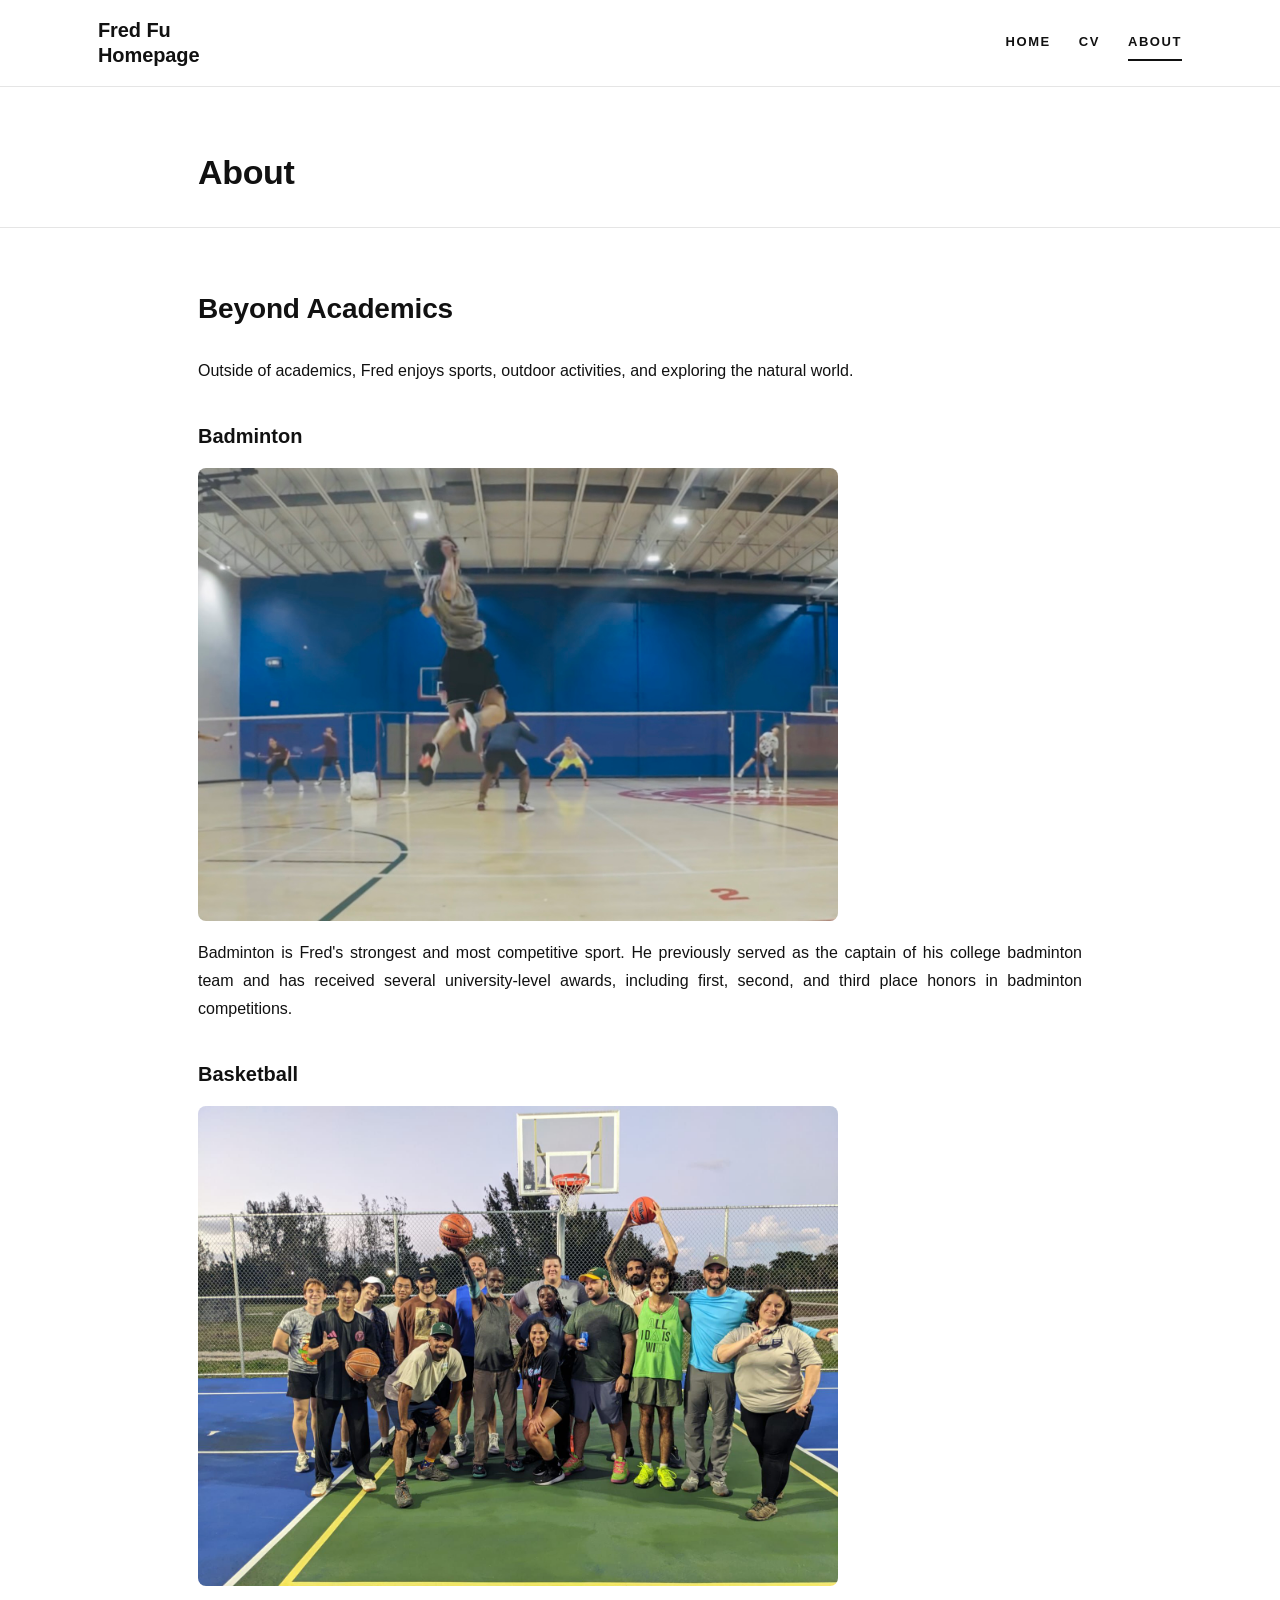
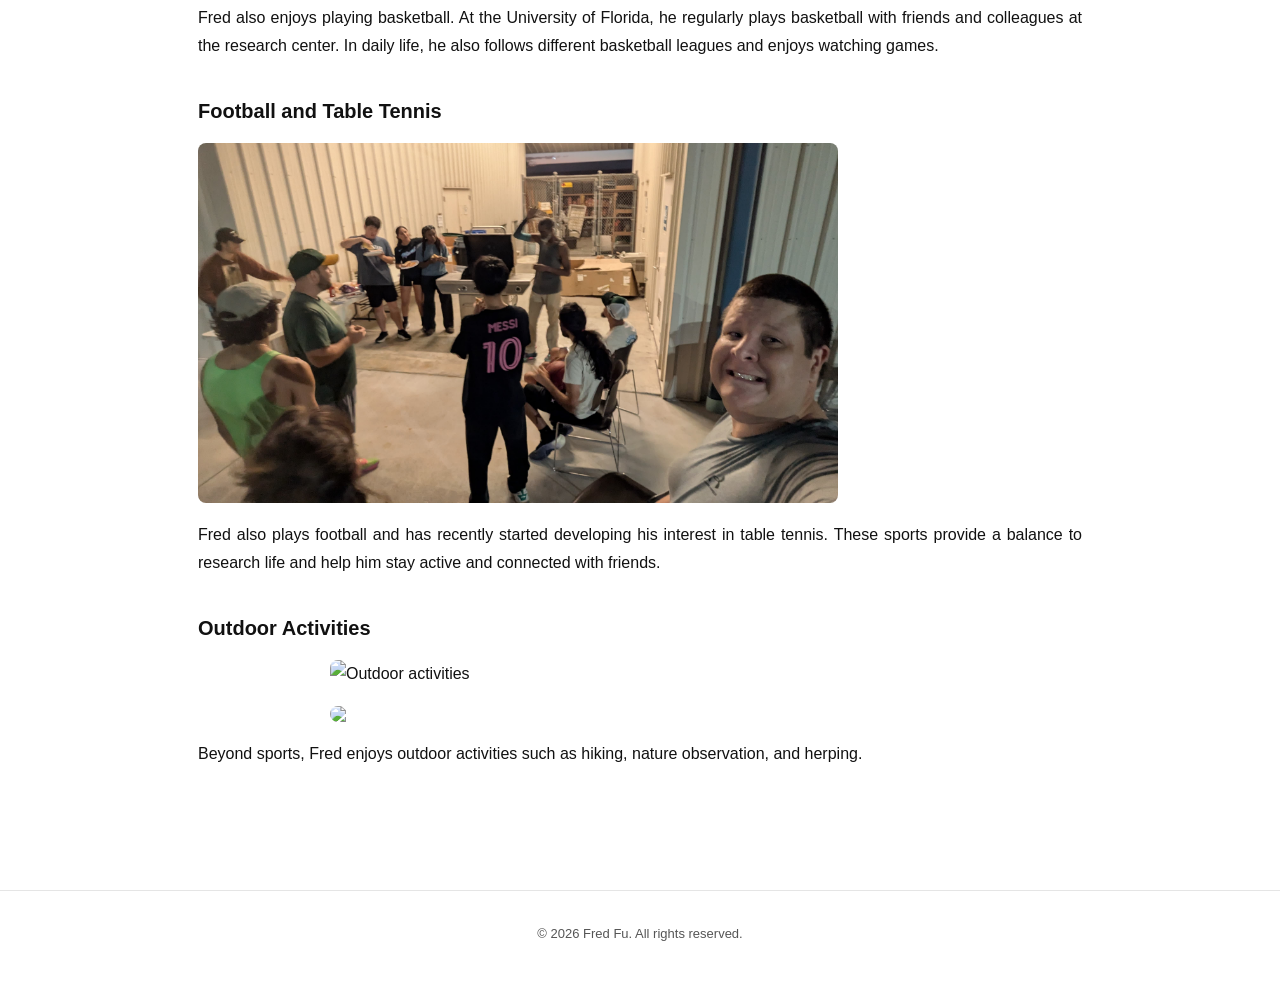
==== commit 9dc48199: "Remove News and Contact links from about.html Removed links to News and Contact pages from navigatio" ====
--- a/about.html
+++ b/about.html
@@ -19,8 +19,7 @@
       <a  href="cv.html">CV</a>  
       <a class="active" href="about.html">About</a> 
       
-      <a href="news.html">News</a>
-      <a href="contact.html">Contact</a>
+    
     </nav>
   </div>
 </header>
--- a/styles.css
+++ b/styles.css
@@ -669,3 +669,11 @@
 .research-home-heading {
   margin: 0 0 8px;
 }
+.home-email {
+  margin-top: -12px;
+  margin-bottom: 24px;
+  text-align: center;
+  font-size: 14px;
+  font-weight: 700;
+  color: var(--muted);
+}
